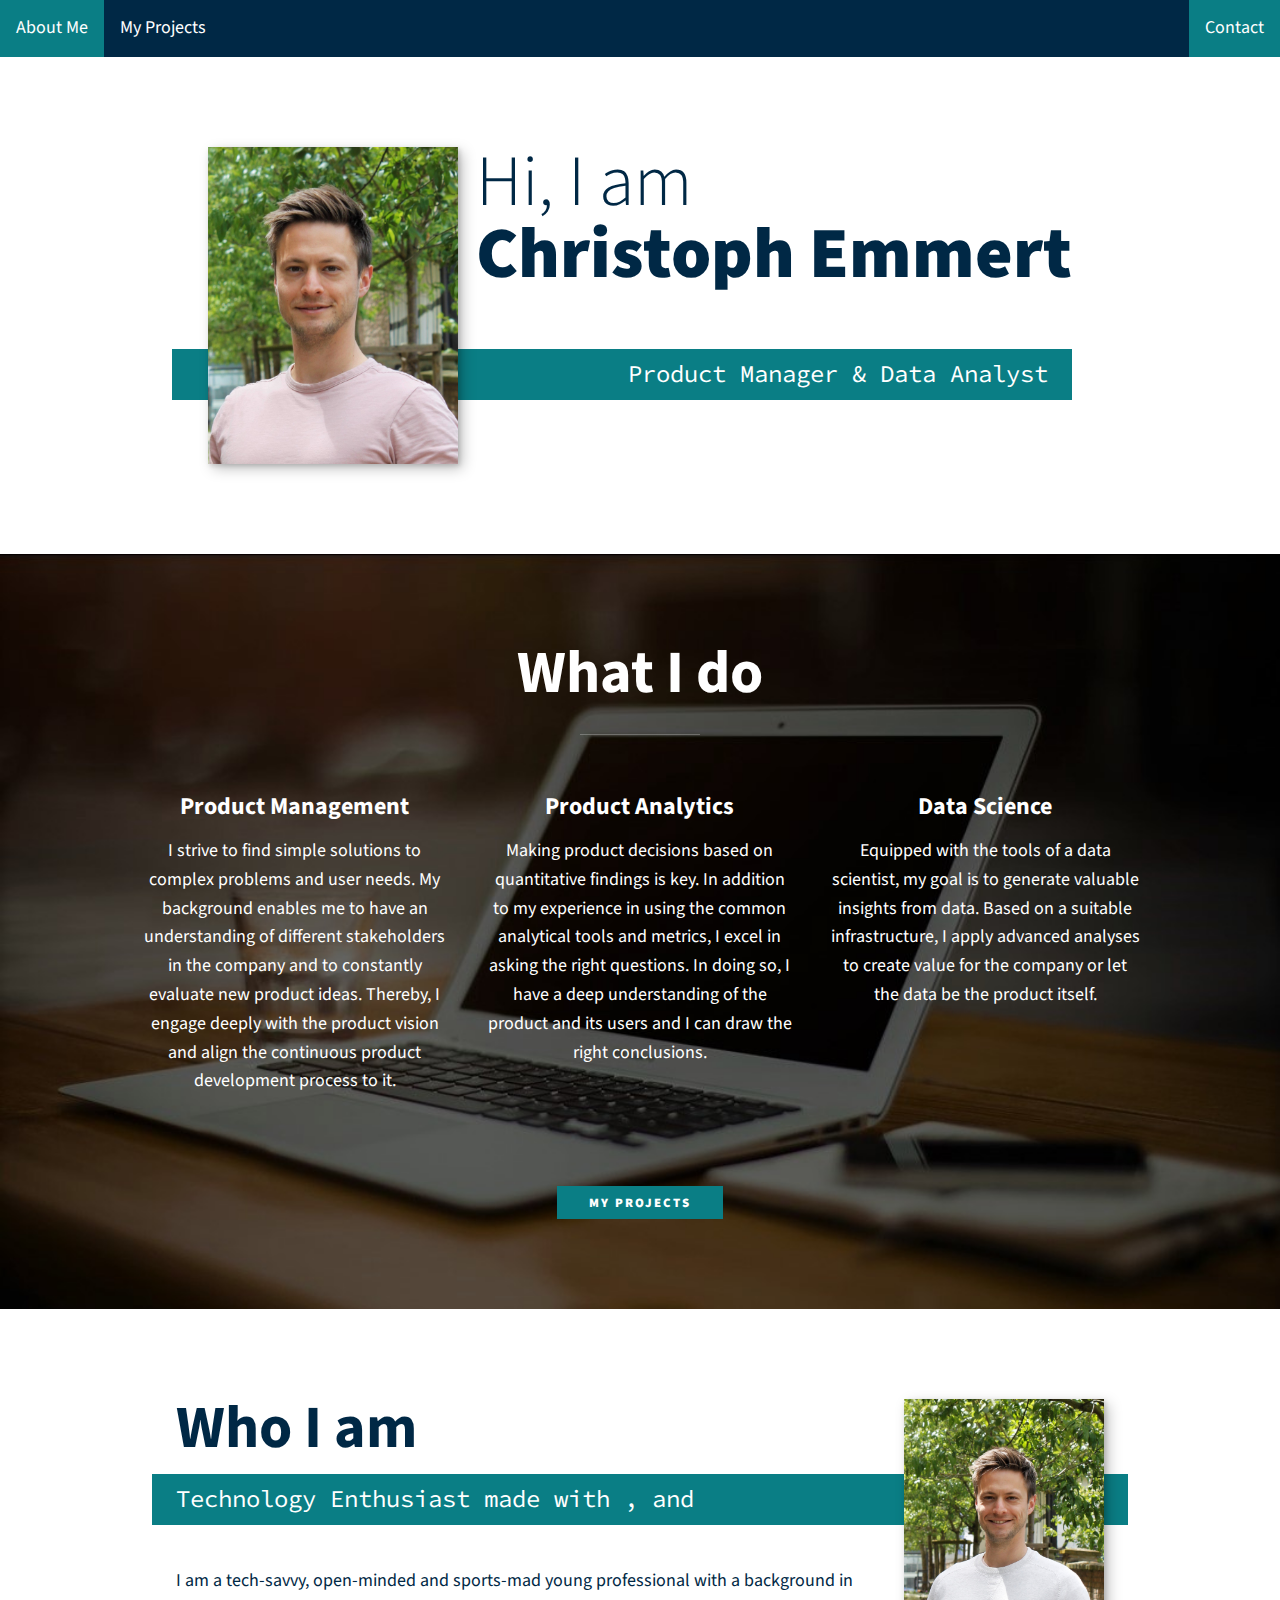
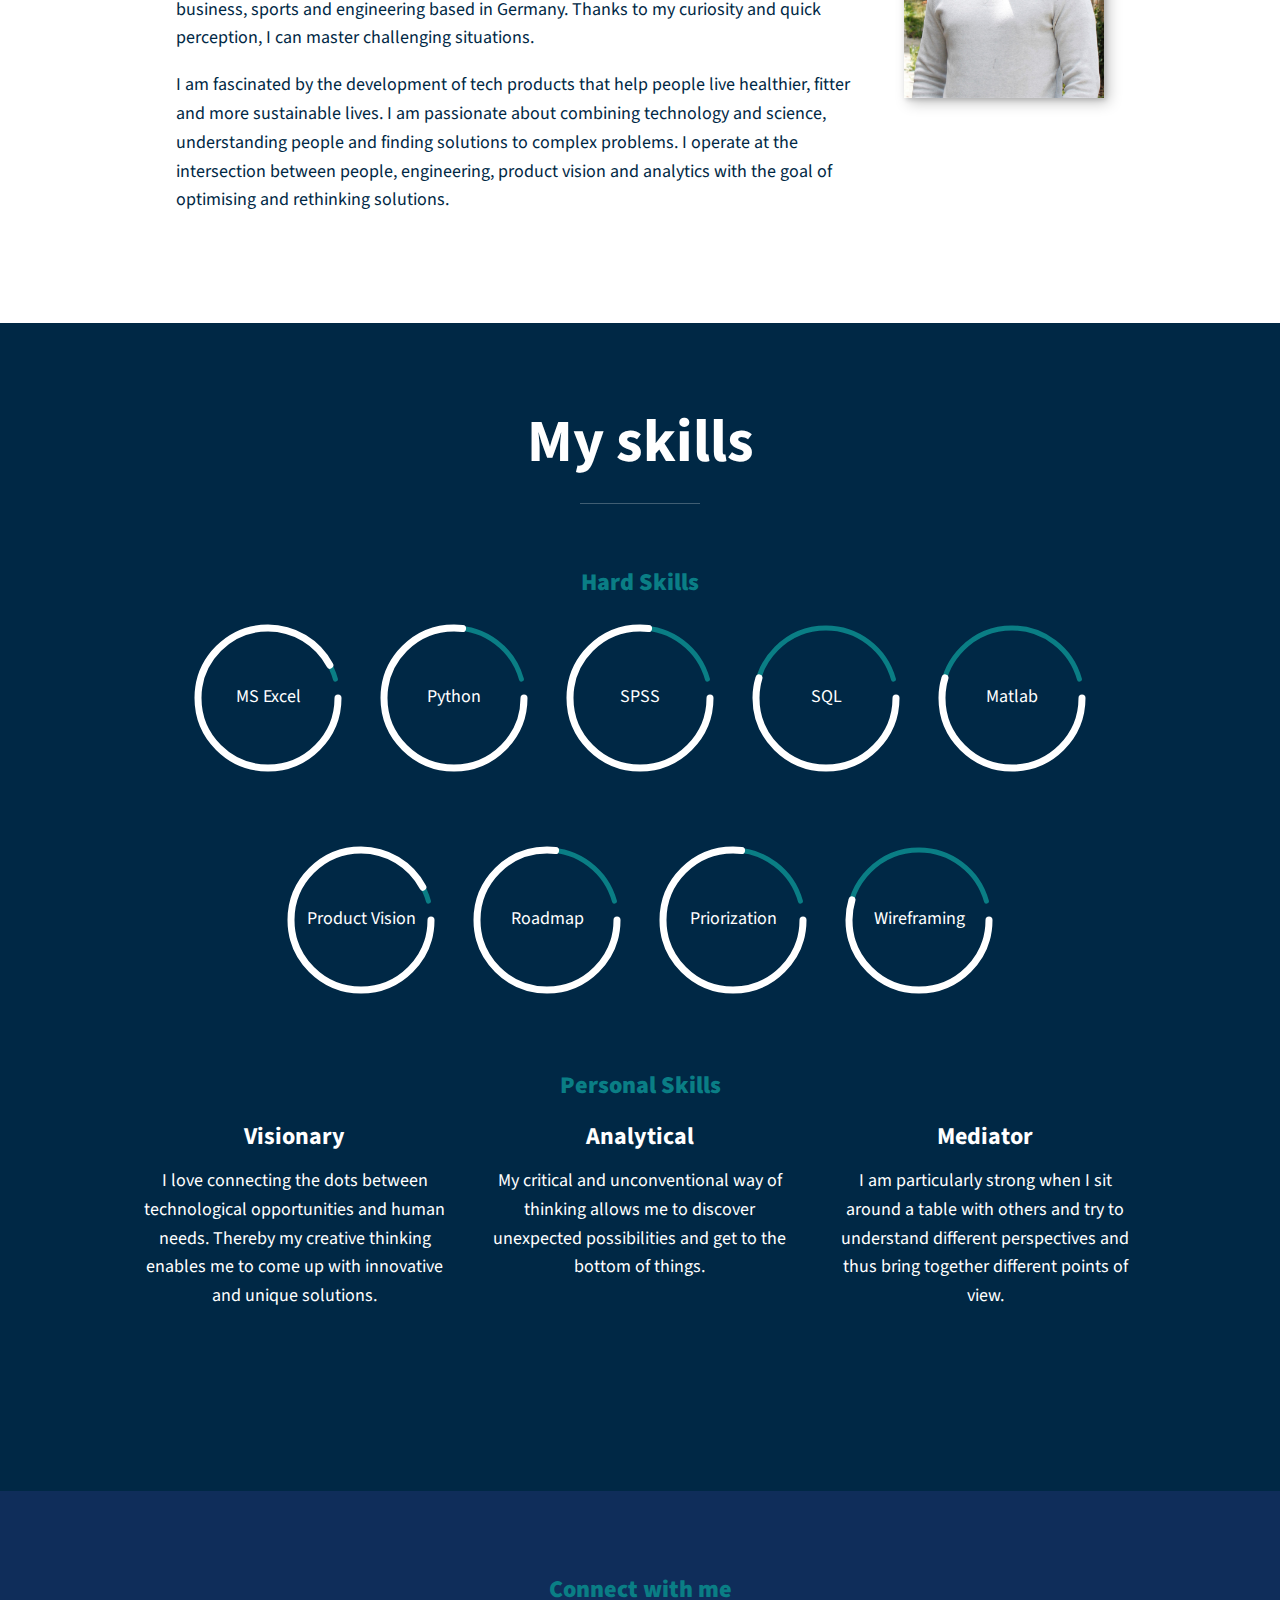
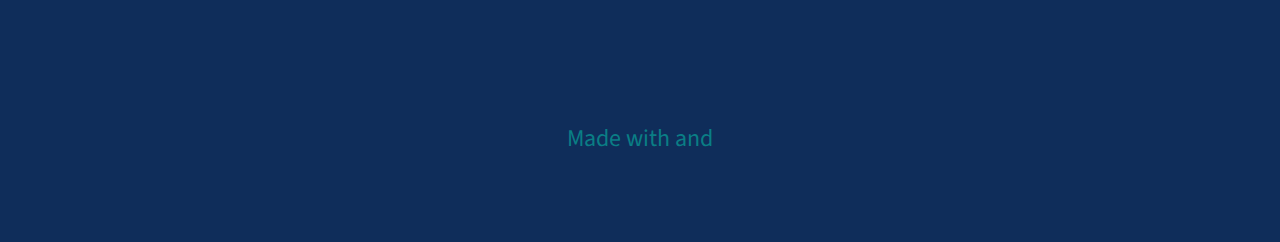
==== index.html @ 78f6be09 "Add files via upload" ====
<!DOCTYPE html>
<html lang="en">
    <head>
        <meta charset="UTF-8">
        <meta name="viewport" content="width=deivce-width, initial-scale=1.0">
        <title>DevChris Portfolio Website</title>
        <link rel="stylesheet" href="https://cdnjs.cloudflare.com/ajax/libs/normalize/8.0.1/normalize.min.css"> 
        <link rel="stylesheet" href="https://cdnjs.cloudflare.com/ajax/libs/font-awesome/5.15.3/css/all.min.css" integrity="sha512-iBBXm8fW90+nuLcSKlbmrPcLa0OT92xO1BIsZ+ywDWZCvqsWgccV3gFoRBv0z+8dLJgyAHIhR35VZc2oM/gI1w==" crossorigin="anonymous" referrerpolicy="no-referrer"/>
    
        <link href="https://fonts.googleapis.com/css?family=Source+Code+Pro:400,900|Source+Sans+Pro:300,900&display=swap" rel="stylesheet">

        <link rel="stylesheet" href="css/style.css">
    
    </head>
    
    
    <body>
        <header>

            <div class="logo">
                <img src="" alt="">
            </div>
           

            <nav>
                <ul class="nav__list">
                    <li class="nav__item"><a href="#home" class="nav__link">About Me</a></li>
                    <li class="nav__item"><a href="projects.html" class="nav__link">My Projects</a></li>
                    <li class="nav__item" style="float:right"><a class="active" href="#footer">Contact</a></li>
                </ul>
            </nav>
        </header>



        <!-- Introduction-->
        <section class="intro" id="home">
            <h1 class="section__title section__title--intro">
                Hi, I am <strong>Christoph Emmert</strong>
            </h1>
            <p class="section__subtitle section__subtitle--intro">
                Product Manager & Data Analyst
            </p>
            <img src="img/ce_1.JPG" alt="A picture of Christoph Emmert smilling" class="intro__img">
        </section>



        <!-- My skills-->
        <section class="my-skills" id="skills">
            <h2 class="section__title section__title--skills">What I do</h2>
          
            <div class="skills">
                <div class="skill">
                    <h3>Product Management</h3>
                    <p>I strive to find simple solutions to complex problems and user needs. My background enables me to have an understanding of different stakeholders in the company and to constantly evaluate new product ideas. Thereby, I engage deeply with the product vision and align the continuous product development process to it.</p>
                </div> <!--skill-->

                <div class="skill">
                    <h3>Product Analytics</h3>
                    <p>Making product decisions based on quantitative findings is key. In addition to my experience in using the common analytical tools and metrics, I excel in asking the right questions. In doing so, I have a deep understanding of the product and its users and I can draw the right conclusions.</p>
                </div> <!--skill-->

                <div class="skill">
                    <h3>Data Science</h3>
                    <p>Equipped with the tools of a data scientist, my goal is to generate valuable insights from data. Based on a suitable infrastructure, I apply advanced analyses to create value for the company or let the data be the product itself.</p>
                </div> <!--skill-->

            </div>
            <a href="projects.html" class="btn">My Projects</a>
        </section>

        <!-- about me-->
        <section class="about-me" id="about">
            <h2 class="section__title section__title--about">Who I am</h2>
            <p class="section__subtitle section__subtitle--about">Technology Enthusiast made with <i class="fas fa-heart"></i>, <i class="fas fa-lightbulb"></i> and <i class="fas fa-dumbbell"></i></p>
            
            <div class="about-me__body">
                <p>I am a tech-savvy, open-minded and sports-mad young professional with a background in business, sports and engineering based in Germany. Thanks to my curiosity and quick perception, I can master challenging situations.</p>
                <p>I am fascinated by the development of tech products that help people live healthier, fitter and more sustainable lives. I am passionate about combining technology and science, understanding people and finding solutions to complex problems. I operate at the intersection between people, engineering, product vision and analytics with the goal of optimising and rethinking solutions.</p>
            </div>

            <img src="img/ce_2.JPG" alt="Christop standing in the nature" class="about-me__img">
        </section>

         <!-- my skills-->
        <section class="my-skillslist" id="skills">
            <h2 class="section__title section__title--skills">My skills</h2>
               <p class="section__subtitle section__subtitle--skills">Hard Skills</p>
            

               <div class="skills">
                    
                    <div class="box">
                        <div class="percent">
                            <svg class="excel">
                                <circle class="offset" cx="70" cy="70" r="70"></circle>
                                <circle cx="70" cy="70" r="70"></circle>
                            </svg>
                            <div class="num">
                                <p>MS Excel</p>
                            </div>
                        </div>
                    </div>    
                
                    <div class="box">
                            <div class="percent">
                                <svg class="python">
                                    <circle class="offset" cx="70" cy="70" r="70"></circle>
                                    <circle cx="70" cy="70" r="70"></circle>
                                </svg>
                                <div class="num">
                                    <p>Python</p>
                                </div>
                            </div>
                    </div>

                    <div class="box">
                        <div class="percent">
                            <svg class="python">
                                <circle cx="70" cy="70" r="70"></circle>
                                <circle cx="70" cy="70" r="70"></circle>
                            </svg>
                            <div class="num">
                                <p>SPSS</p>
                            </div>
                        </div>
                    </div>

                    <div class="box">
                        <div class="percent">
                            <svg class="sql">
                                <circle cx="70" cy="70" r="70"></circle>
                                <circle cx="70" cy="70" r="70"></circle>
                            </svg>
                            <div class="num">
                                <p>SQL</p>
                            </div>
                        </div>
                    </div>

                    <div class="box">
                        <div class="percent">
                            <svg class="sql">
                                <circle cx="70" cy="70" r="70"></circle>
                                <circle cx="70" cy="70" r="70"></circle>
                            </svg>
                            <div class="num">
                                <p>Matlab</p>
                            </div>
                        </div>
                    </div>
                </div>

                <div class="skills">
                
                    <div class="box">
                        <div class="percent">
                            <svg class="excel">
                                <circle cx="70" cy="70" r="70"></circle>
                                <circle cx="70" cy="70" r="70"></circle>
                            </svg>
                            <div class="num">
                                <p>Product Vision</p>
                            </div>
                        </div>
                    </div>

                    <div class="box">
                        <div class="percent">
                            <svg class="python">
                                <circle cx="70" cy="70" r="70"></circle>
                                <circle cx="70" cy="70" r="70"></circle>
                            </svg>
                            <div class="num">
                                <p>Roadmap</p>
                            </div>
                        </div>
                    </div>

                    <div class="box">
                        <div class="percent">
                            <svg class="python">
                                <circle cx="70" cy="70" r="70"></circle>
                                <circle cx="70" cy="70" r="70"></circle>
                            </svg>
                            <div class="num">
                                <p>Priorization</p>
                            </div>
                        </div>
                    </div>
                    
                    <div class="box">
                        <div class="percent">
                            <svg class="sql">
                                <circle cx="70" cy="70" r="70"></circle>
                                <circle cx="70" cy="70" r="70"></circle>
                            </svg>
                            <div class="num">
                                <p>Wireframing</p>
                            </div>
                        </div>
                    </div>

                </div>

            <p class="section__subtitle section__subtitle--skills">Personal Skills</p>
           
            <div class="skills">
                <div class="skill">
                    <i class="fas fa-fire fa-4x"></i>
                    <h3>Visionary</h3>
                    <p>I love connecting the dots between technological opportunities and human needs. Thereby my creative thinking enables me to come up with innovative and unique solutions.</p>
                </div> <!--skill-->

                <div class="skill">
                    <i class="fas fa-puzzle-piece fa-4x"></i>
                    <h3>Analytical</h3>
                    <p>My critical and unconventional way of thinking allows me to discover unexpected possibilities and get to the bottom of things.</p>
                </div> <!--skill-->

                <div class="skill">
                    <i class="fas fa-user-friends fa-4x"></i>
                    <h3>Mediator</h3>
                    <p>I am particularly strong when I sit around a table with others and try to understand different perspectives and thus bring together different points of view.</p>

                </div> <!--skill-->

            </div>    

        </section>

        <!-- footer -->
        <!-- Footer -->
        <footer class="footer" id="footer">
            <!-- replace with your own email address -->

            <p class="section__subtitle section__subtitle--skills">Connect with me</p>


            <ul class="social-list">

                <li class="social-list__item">
                    <a class="social-list__link" href="mailto:christoph.emmert@gmx.de">
                        <i class="fas fa-envelope"></i>
                    </a>
                </li>

                <li class="social-list__item">
                    <a class="social-list__link" href="https://www.linkedin.com/in/christoph-emmert/" target="_blank">
                        <i class="fab fa-linkedin"></i>
                    </a>
                </li>
                
                <li class="social-list__item">
                    <a class="social-list__link" href="https://github.com/chrisdiss" target="_blank">
                        <i class="fab fa-github"></i>
                    </a>
                </li>
            </ul>
            <p>Made with <i class="fas fa-heart"></i> and <i class="fas fa-coffee"></i></p>
        </footer>
        
        <script src="js/index.js"></script>
    </body>
</html>
---- css/style.css ----
*,
*::before,
*::after {
    box-sizing: border-box;
}

/* Custom Properties, update these for your own design */

:root {
    --ff-primary: 'Source Sans Pro', sans-serif;
    --ff-secondary: 'Source Code Pro', monospace;
    
    --fw-reg: 300;
    --fw-bold: 900;
    
    --clr-light: #fff;
    --clr-dark: #002845;
    --clr-accent: #0a7e85;
    
    --fs-h1: 3rem;
    --fs-h2: 2.25rem;
    --fs-h3: 1.25rem;
    --fs-body: 1rem;
    
    --bs: 0.25em 0.25em 0.75em rgba(0,0,0,.25),
          0.125em 0.125em 0.25em rgba(0,0,0,.15);
}

@media (min-width: 800px) {
    :root {
        --fs-h1: 4.5rem;
        --fs-h2: 3.75rem;
        --fs-h3: 1.5rem;
        --fs-body: 1.125rem;
    }
}

/* General styles */

/* endable this to add smooth scrolling */
/* html {
    scroll-behavior: smooth;
} */


body {
    background: var(--clr-light);
    color: var(--clr-dark);
    margin: 0;
    font-family: var(--ff-primary);
    font-size: var(--fs-body);
    line-height: 1.6;
}

section {
    padding: 5em 2em;
}

img {
    display: block;
    max-width: 100%;
}

strong { font-weight: var(--fw-bold) }

:focus {
    outline: 3px solid var(--clr-accent);
    outline-offset: 3px;
}

/* Buttons */

.btn {
    display: inline-block;
    padding: .5em 2.5em;
    background: var(--clr-accent);
    color: var(--clr-light);;
    text-decoration: none;
    cursor: pointer;
    font-size: .8rem;
    text-transform: uppercase;
    letter-spacing: 2px;
    font-weight: var(--fw-bold);
    transition: transform 200ms ease-in-out;
}

.btn:hover {
    transform: scale(1.1);
}

/* Typography */

h1,
h2,
h3 {
    line-height: 1;
    margin: 0;
}

h1 { font-size: var(--fs-h1) }
h2 { font-size: var(--fs-h2) }
h3 { font-size: var(--fs-h3) }


.section__title {
    margin-bottom: .25em;
}

.section__title--intro {
    font-weight: var(--fw-reg);
}

.section__title--intro strong {
    display: block;
}

.section__subtitle {
    margin: 0;
    font-size: var(--fs-h3);
}

.section__subtitle--intro,
.section__subtitle--about {
    background: var(--clr-accent);
    padding: .25em 1em;
    font-family: var(--ff-secondary);
    margin-bottom: 1em;
}

.section__subtitle--skills {
    color: var(--clr-accent);
    font-weight: var(--fw-bold);
    margin-bottom: 2em;
}

/* header */

/*header {
    display: flex;
    justify-content: space-between;
    padding: 30px 10%;
    align-items: center;
}*/

.logo {
    cursor: pointer;
    order: 3;
    margin-left: auto;
}


ul.nav__list {
    list-style-type: none;
    margin: 0;
    padding: 0;
    overflow: hidden;
    background-color: var(--clr-dark);
  
}


li.nav__item {
    float: left;
}


ul.nav__list li.nav__item a {
    display: block;
    color: white;
    text-align: center;
    padding: 14px 16px;
    text-decoration: none;
}

a.nav__link:hover {
    background-color: var(--clr-accent);
}

a.active:hover {
    background-color: var(--clr-dark);
}


.active {
    background-color: var(--clr-accent);
  }


/*  Intro section  */

.intro {
    position: relative;
}

.intro__img {
    box-shadow: var(--bs);
}

.space {
    background-color: #fff;
    height: 10px;
}
.section__subtitle--intro {
    display: inline-block;
    color: var(--clr-light);
}

@media (min-width: 600px) {
    .intro {
        display: grid;
        width: min-content;
        margin: 0 auto;
        grid-column-gap: 1em;
        grid-template-areas: 
            "img title"
            "img subtitle";
        grid-template-columns: min-content max-content;
    }
    
    .intro__img {
        grid-area: img;
        min-width: 250px;
        position: relative;
        z-index: 2;
    }    
    
    .section__subtitle--intro {
        align-self: start;
        grid-column: -1 / 1;
        grid-row: 2;
        text-align: right;
        position: relative;
        left: -1.5em;
        width: calc(100% + 1.5em);
    }
}



/*  My skills section  */

.my-skills {
    background-color: var(--clr-dark);
    background-image: url(../img/skills-bg.jpg);
    background-size: cover;
    /* background-blend-mode: multiply; */
    color: var(--clr-light);
    text-align: center;
}

.my-skillslist {
    background-color: var(--clr-dark);
    background-size: cover;
    /* background-blend-mode: multiply; */
    color: var(--clr-light);
    text-align: center;
}

.section__subtitle--skills {
    color: var(--clr-accent);
    position: relative;
    margin-bottom: 20px;
    margin-top: 20px;
}

.section__title--skills::after {
    content: '';
    display: block;
    width: 2em;
    height: 1px;
    margin: 0.5em auto 1em;
    background: var(--clr-light);
    opacity: 0.25;
}

.skills {
    margin-bottom: 4em;
    width: 90%;
    justify-content: center;
}

.skill {
    max-width: 500px;
    width: 50%;
    margin: 0 auto;
}

@media (min-width: 800px) {
    .skills {
        display: flex;
        max-width: 1000px;
        margin-left: auto;
        margin-right: auto;
    }
    
    .skill + .skill {
        margin-left: 2em;
    }

    .box + .box {
        margin-left: 2em;
    }
}



.about-me {
    max-width: 1000px;
    margin: 0 auto;
}

.about-me__img {
    box-shadow: var(--bs);
}

@media (min-width: 600px) {
    .about-me {
        display: grid;
        grid-template-columns: 1fr 200px;
        grid-template-areas: 
            "title img"
            "subtitle img"
            "text img";
        grid-column-gap: 2em;
    }
    
    .section__title--about {
        grid-area: title;
    }
    
    .section__subtitle--about {
        grid-column: 1 / -1;
        grid-row: 2;
        color: var(--clr-light);
        position: relative;
        left: -1em;
        width: calc(100% + 2em);
        padding-left: 1em;
        padding-right: calc(200px + 4em);
    }
    
    .about-me__img {
        grid-area: img;
        position: relative;
        z-index: 2;
    }
}

/* My Work */

.my-work {
    background-color: var(--clr-dark);
    color: var(--clr-light);
    text-align: center;    
}

.portfolio {
    display: grid;
    grid-template-columns: repeat(auto-fit, minmax(300px, 1fr));
}

.portfolio__item {
    background: var(--clr-accent);
    overflow: hidden;
}

.portfolio__text {
    text-align: justify;
    padding-left: 25px;
    padding-right: 25px;
    margin-bottom: 50px;
}

.portfolio__img {
    transition: 
        transform 750ms cubic-bezier(.25, 0, .25, .5),
        opacity 250ms linear;
        padding: 15 15 15 15;
        max-width:75%;
        max-height: 300;
        display: block;
        margin-left: auto;
        margin-right: auto;
        margin-top: 25px;
        margin-bottom: 20px;
        width: 75%;
        height: 35%;
}

.portfolio__item:focus {
    position: relative;
    z-index: 2;
}

.portfolio__img:hover,
.portfolio__item:focus .portfolio__img {
    transform: scale(1.1);
    opacity: .5;
}

img.center {
    display: block;
    margin-left: auto;
    margin-right: auto;
}

p.tags {
    height: 10%;
}
h3.tags {
    height: 10%;
}

/*JS Filter*/

/* footer */

.footer {
    background: rgb(15,45,90);
    color: var(--clr-accent);
    text-align: center;
    padding: 2.5em 0;
    font-size: var(--fs-h3);

}

.footer a { 
    color: inherit;
    text-decoration: none;
}

.footer__link {
    font-weight: var(--fw-bold);
}

.footer__link:hover,
.social-list__link:hover {
    opacity: .7;
}

.footer__link:hover {
    text-decoration: underline;
}

.social-list {
    list-style: none;
    display: flex;
    justify-content: center;
    margin: 2em 0 0;
    padding: 0;
}

.social-list__item {
    margin: 0 .5em;
}

.social-list__link {
    padding: .5em;
}


/* Individual portfolio item styles */

.portfolio-item-individual {
    padding: 0 2em 2em;
    max-width: 1000px;
    margin: 0 auto;
}

.portfolio-item-individual p {
    max-width: 600px;
    margin-left: auto;
    margin-right: auto;
}


.box
{
  max-width:300px;
  max-height:400px;

  display:flex;
  justify-content:center;
  align-items:center;
  position:relative;
  flex-direction:column;
  transition: transform .2s;
}
.box:hover
{
 transform:scale(1.2);
} 
.box .percent
{
  width: 150px;;
  height:150px;
  position:relative;
}
.box .percent svg
{
  width:150px;
  height:150px;
  position:relative;
}
.box .percent svg circle
{
  width:150px;
  height:150px;
  fill:none;
  stroke-width:5;
  stroke:#0a7e85;
  transform:translate(5px,5px);
  stroke-dasharray:420;
  stroke-dashoffset:440;
  stroke-linecap:round;
}

.box .percent .python circle:nth-child(1)
{
  stroke-dashoffset:0;
  stroke: #0a7e85;
}
.box .percent .python circle:nth-child(2)
{
  stroke-dashoffset:82;
  stroke:#fff;
  stroke-width:7;
}

.box .percent .sql circle:nth-child(1)
{
  stroke-dashoffset:0;
  stroke:#0a7e85;
}
.box .percent .sql circle:nth-child(2)
{
  stroke-dashoffset:180;
  stroke:#fff;
  stroke-width:7;
}

.box .percent .excel circle:nth-child(1)
{
  stroke-dashoffset:0;
  stroke:#0a7e85;
}
.box .percent .excel circle:nth-child(2)
{
  stroke-dashoffset:15;
  stroke:#fff;
  stroke-width:7;
}





.box .percent .num
{
  top:0;
  left:0;
  width:100%;
  height:100%;
  display:flex;
  justify-content:center;
  align-items:center;
  position:absolute;
  color:#fff;
}

.fas {
    padding-bottom: 15px;
}

.fas:hover {
    transform: scale(1.1);
}

h2.project__title {
    font-size: 200;
    text-align: center;
    margin-top: 40px;
    margin-bottom: 20px;
}

h3.project__subtitle {
    color: var(--clr-accent);
    margin-left: 10%;
    margin-right: 10%;
}

p.project__text {
    margin-left: 10%;
    margin-right: 10%;
}

ul.project__list {
    margin-left: 10%;
    margin-right: 10%;
}

.btn.project {
    margin-top: 20px;
    margin-bottom: 20px;
    margin-left: 40%;
    margin-right: 40%;
    width: 20%;
    text-align: center;
      
}
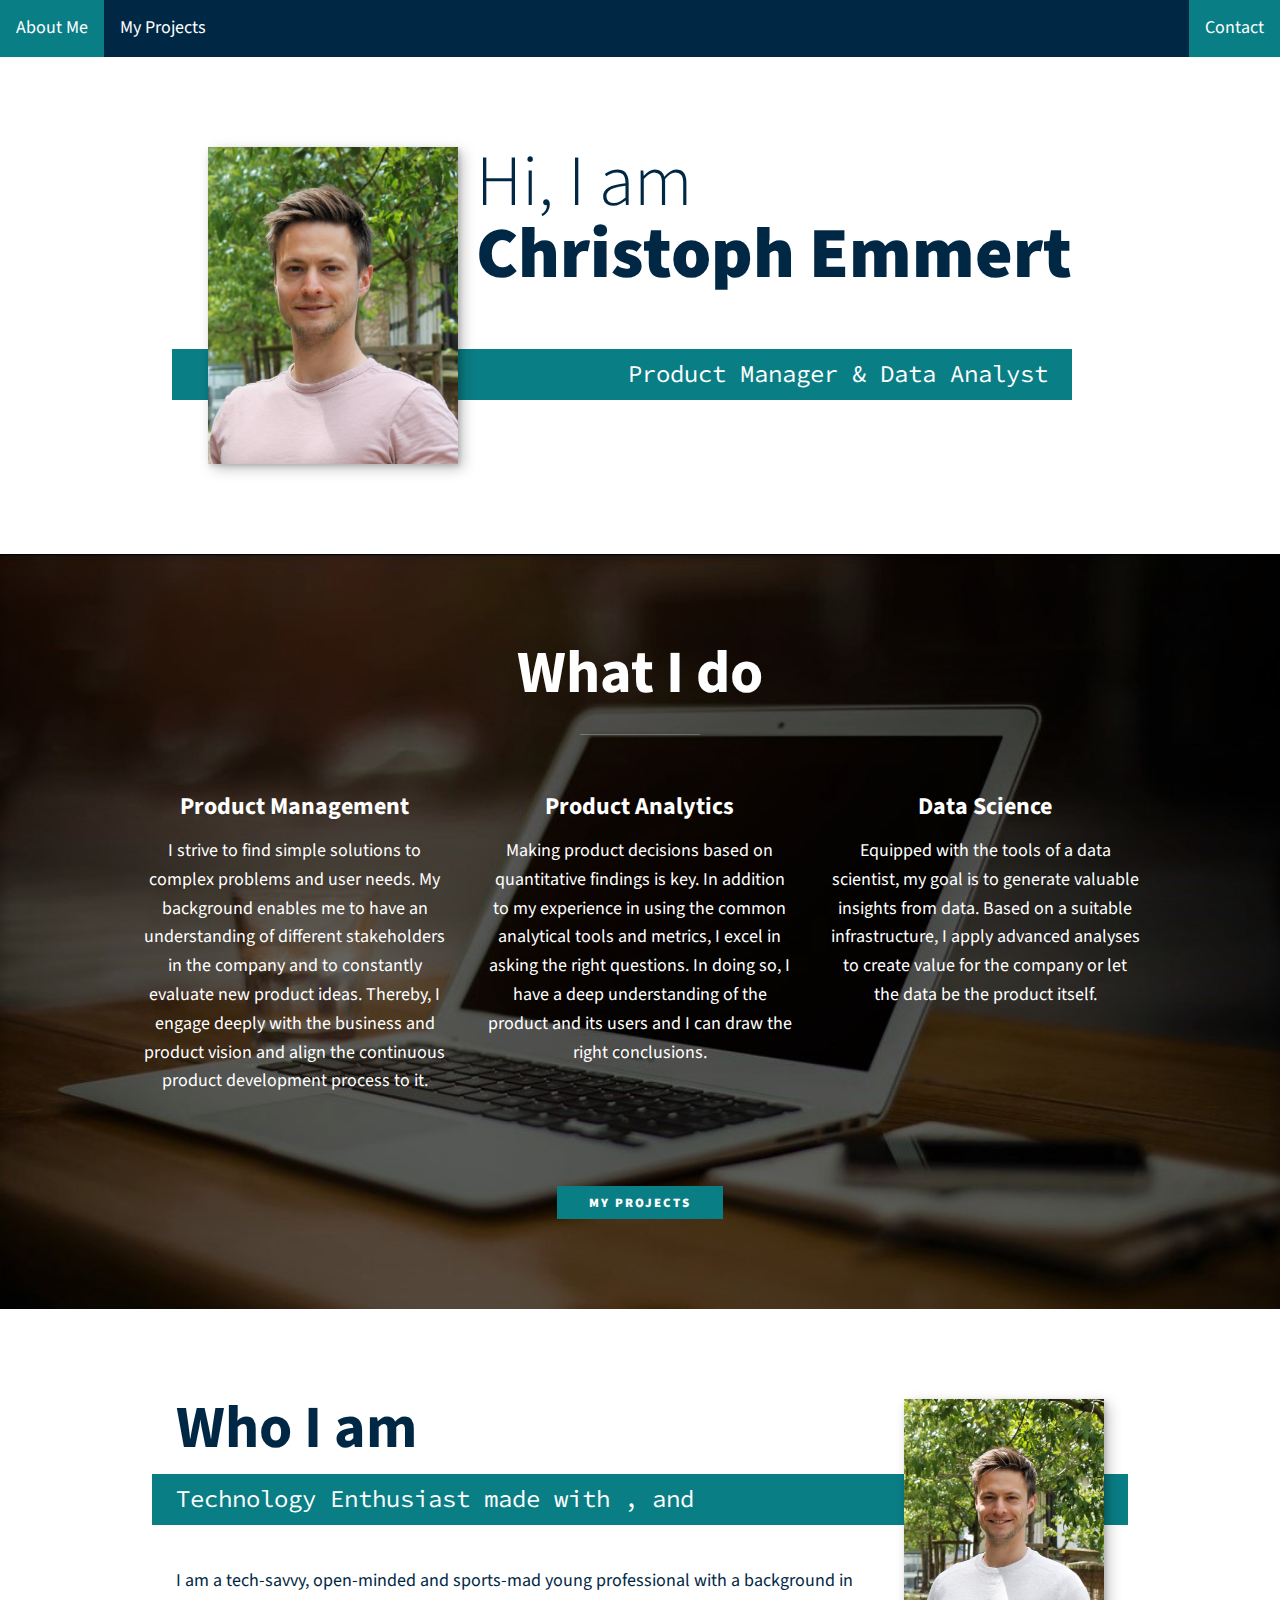
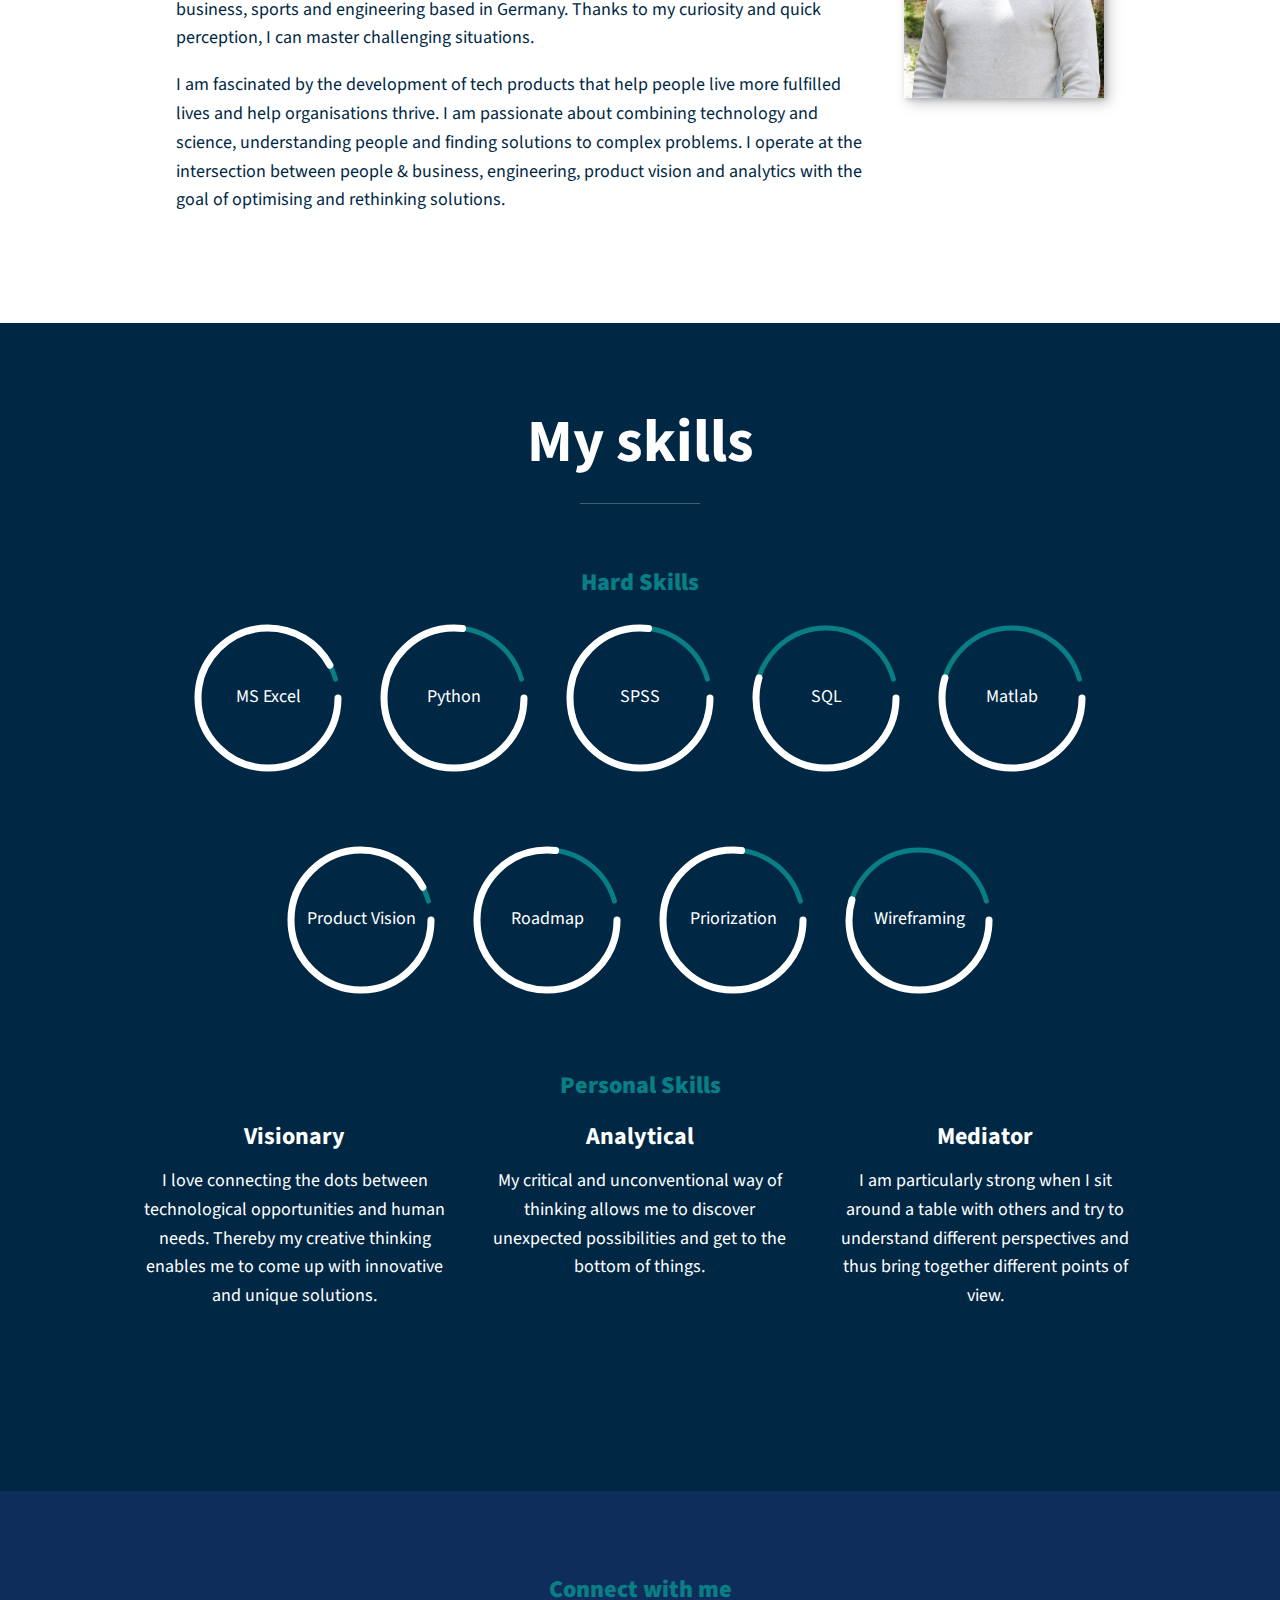
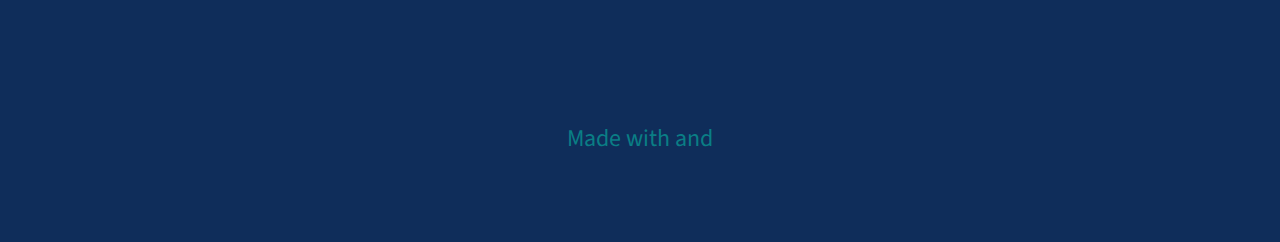
==== commit ffa376f7: "Update index.html" ====
--- a/index.html
+++ b/index.html
@@ -53,7 +53,7 @@
             <div class="skills">
                 <div class="skill">
                     <h3>Product Management</h3>
-                    <p>I strive to find simple solutions to complex problems and user needs. My background enables me to have an understanding of different stakeholders in the company and to constantly evaluate new product ideas. Thereby, I engage deeply with the product vision and align the continuous product development process to it.</p>
+                    <p>I strive to find simple solutions to complex problems and user needs. My background enables me to have an understanding of different stakeholders in the company and to constantly evaluate new product ideas. Thereby, I engage deeply with the business and product vision and align the continuous product development process to it.</p>
                 </div> <!--skill-->
 
                 <div class="skill">
@@ -77,7 +77,7 @@
             
             <div class="about-me__body">
                 <p>I am a tech-savvy, open-minded and sports-mad young professional with a background in business, sports and engineering based in Germany. Thanks to my curiosity and quick perception, I can master challenging situations.</p>
-                <p>I am fascinated by the development of tech products that help people live healthier, fitter and more sustainable lives. I am passionate about combining technology and science, understanding people and finding solutions to complex problems. I operate at the intersection between people, engineering, product vision and analytics with the goal of optimising and rethinking solutions.</p>
+                <p>I am fascinated by the development of tech products that help people live more fulfilled lives and help organisations thrive. I am passionate about combining technology and science, understanding people and finding solutions to complex problems. I operate at the intersection between people & business, engineering, product vision and analytics with the goal of optimising and rethinking solutions.</p>
             </div>
 
             <img src="img/ce_2.JPG" alt="Christop standing in the nature" class="about-me__img">
@@ -263,4 +263,4 @@
         
         <script src="js/index.js"></script>
     </body>
-</html>+</html>
